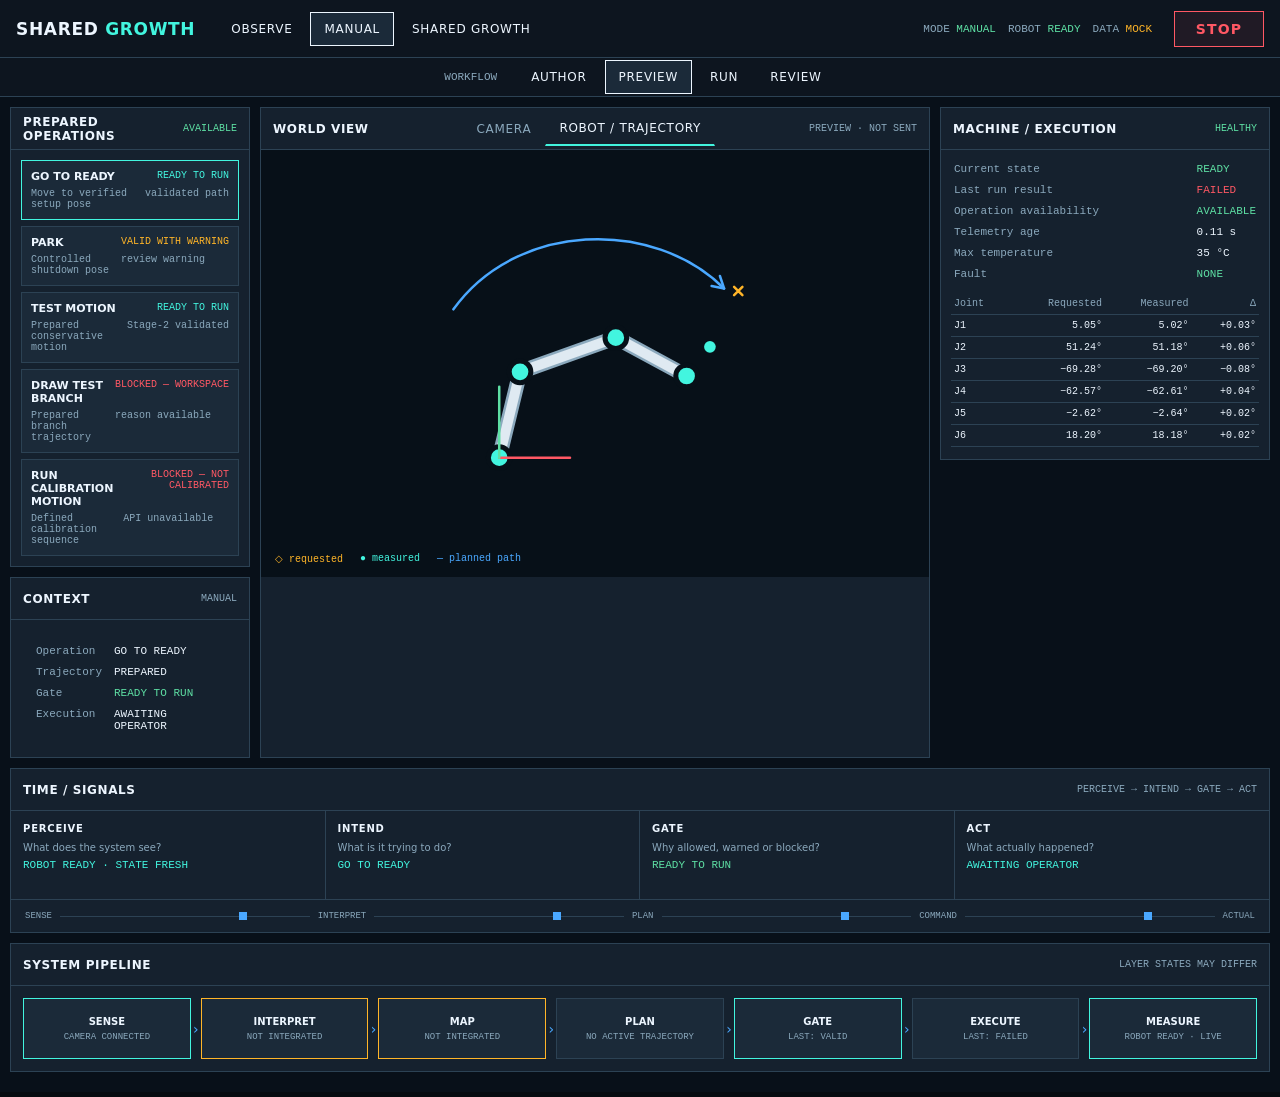
==== frontend/robot-interaction-workstation/index.html @ f7268341 "feat: add robot interaction workstation UI prototype" ====
<!doctype html>
<html lang="en">
<head>
  <meta charset="utf-8">
  <meta name="viewport" content="width=device-width, initial-scale=1">
  <title>Shared Growth — Robot Interaction Workstation</title>
  <link rel="stylesheet" href="styles.css">
</head>
<body>
  <main id="workstation" class="workstation" data-mode="manual">
    <header class="topbar">
      <div class="brand">SHARED <span>GROWTH</span></div>
      <nav class="mode-nav" aria-label="Interaction mode">
        <button type="button" data-mode-button="observe">OBSERVE</button>
        <button type="button" data-mode-button="manual" aria-pressed="true">MANUAL</button>
        <button type="button" data-mode-button="shared-growth">SHARED GROWTH</button>
      </nav>
      <div class="runtime">
        <span>MODE <strong id="mode-value">MANUAL</strong></span>
        <span>ROBOT <strong>READY</strong></span>
        <span>DATA <strong class="mock">MOCK</strong></span>
      </div>
      <button type="button" id="global-stop" class="stop">STOP</button>
    </header>

    <nav class="workflow" aria-label="Workflow">
      <span>WORKFLOW</span>
      <button type="button" data-workflow="author">AUTHOR</button>
      <button type="button" data-workflow="preview" aria-pressed="true">PREVIEW</button>
      <button type="button" data-workflow="run">RUN</button>
      <button type="button" data-workflow="review">REVIEW</button>
    </nav>

    <section class="main-grid">
      <aside class="left-column">
        <section class="panel mode-panel" data-for-mode="observe">
          <header><h2>INPUT / SENSING</h2><span>LIVE MOCK</span></header>
          <dl class="metrics">
            <dt>Camera</dt><dd class="good">CONNECTED</dd>
            <dt>Resolution</dt><dd>640 × 480</dd>
            <dt>Effective FPS</dt><dd>29.8</dd>
            <dt>Frame age</dt><dd>18 ms</dd>
            <dt>Failed / dropped</dt><dd>0 / 0</dd>
          </dl>
        </section>

        <section class="panel mode-panel active" data-for-mode="manual">
          <header><h2>PREPARED OPERATIONS</h2><span class="good">AVAILABLE</span></header>
          <div id="operation-list" class="operation-list"></div>
        </section>

        <section class="panel mode-panel" data-for-mode="shared-growth">
          <header><h2>HUMAN INPUT</h2><span>CAMERA</span></header>
          <dl class="metrics">
            <dt>Camera</dt><dd class="good">CONNECTED</dd>
            <dt>Drawing surface</dt><dd class="warning">NOT CALIBRATED</dd>
            <dt>Stroke event</dt><dd class="warning">NOT INTEGRATED</dd>
            <dt>Latest input</dt><dd>UNAVAILABLE</dd>
          </dl>
        </section>

        <section class="panel context-panel">
          <header><h2>CONTEXT</h2><span id="context-mode">MANUAL</span></header>
          <div id="context-content"></div>
        </section>
      </aside>

      <section class="panel world-panel">
        <header>
          <h2>WORLD VIEW</h2>
          <div class="view-tabs"><button type="button">CAMERA</button><button type="button" aria-pressed="true">ROBOT / TRAJECTORY</button></div>
          <span id="world-status">PREVIEW · NOT SENT</span>
        </header>
        <div class="world">
          <div class="grid-plane"></div>
          <img src="assets/robot-arm.svg" alt="Simplified robot arm pose and planned path">
          <div class="world-legend"><span class="requested">◇ requested</span><span class="measured">● measured</span><span class="planned">— planned path</span></div>
          <div id="toast" class="toast" aria-live="polite"></div>
        </div>
      </section>

      <aside class="right-column">
        <section class="panel machine-panel">
          <header><h2>MACHINE / EXECUTION</h2><span class="good">HEALTHY</span></header>
          <dl class="metrics">
            <dt>Current state</dt><dd class="good">READY</dd>
            <dt>Last run result</dt><dd class="bad">FAILED</dd>
            <dt>Operation availability</dt><dd class="good">AVAILABLE</dd>
            <dt>Telemetry age</dt><dd>0.11 s</dd>
            <dt>Max temperature</dt><dd>35 °C</dd>
            <dt>Fault</dt><dd class="good">NONE</dd>
          </dl>
          <table>
            <thead><tr><th>Joint</th><th>Requested</th><th>Measured</th><th>Δ</th></tr></thead>
            <tbody id="joint-table"></tbody>
          </table>
        </section>

        <section class="panel shared-panel" data-visible-in="shared-growth">
          <header><h2>SHARED GROWTH</h2><span>PROTOTYPE</span></header>
          <div class="research-grid">
            <article><h3>PERCEIVED</h3><strong>NO STROKE</strong><p>Sensing is not integrated.</p></article>
            <article><h3>GENERATED</h3><strong>UNAVAILABLE</strong><p>Awaiting growth mapping.</p></article>
            <article><h3>TRYING TO EXECUTE</h3><strong>NONE</strong><p>No validated trajectory.</p></article>
            <article><h3>ACTUAL ROBOT</h3><strong class="good">READY</strong><p>Fresh state, no fault.</p></article>
          </div>
        </section>
      </aside>
    </section>

    <section class="panel causal-panel">
      <header><h2>TIME / SIGNALS</h2><span>PERCEIVE → INTEND → GATE → ACT</span></header>
      <div class="causal-grid">
        <article><h3>PERCEIVE</h3><p>What does the system see?</p><strong id="perceive-value">ROBOT READY · STATE FRESH</strong></article>
        <article><h3>INTEND</h3><p>What is it trying to do?</p><strong id="intend-value">GO TO READY</strong></article>
        <article><h3>GATE</h3><p>Why allowed, warned or blocked?</p><strong id="gate-value" class="good">READY TO RUN</strong></article>
        <article><h3>ACT</h3><p>What actually happened?</p><strong id="act-value">AWAITING OPERATOR</strong></article>
      </div>
      <div class="timeline" aria-label="Scientific event timing">
        <span>SENSE</span><i></i><span>INTERPRET</span><i></i><span>PLAN</span><i></i><span>COMMAND</span><i></i><span>ACTUAL</span>
      </div>
    </section>

    <section class="panel pipeline-panel">
      <header><h2>SYSTEM PIPELINE</h2><span>LAYER STATES MAY DIFFER</span></header>
      <div class="pipeline" id="pipeline"></div>
    </section>
  </main>
  <script src="app.js"></script>
</body>
</html>
---- frontend/robot-interaction-workstation/styles.css ----
:root {
  color-scheme: dark;
  --background: #081019;
  --bar: #0d151f;
  --panel: #15212e;
  --panel-2: #1b2a39;
  --world: #071018;
  --text: #edf6ff;
  --muted: #8ba9bd;
  --line: #2c4254;
  --cyan: #42f5df;
  --blue: #4aa8ff;
  --green: #5ee0a4;
  --amber: #ffb528;
  --red: #ff5864;
  --purple: #ba8cff;
}

* { box-sizing: border-box; }
body { margin: 0; background: #060b10; color: var(--text); font: 14px Inter, system-ui, sans-serif; }
button { color: inherit; font: inherit; cursor: pointer; }
.workstation { min-width: 980px; padding-bottom: 10px; background: var(--background); }
.topbar { min-height: 58px; display: flex; align-items: center; gap: 22px; padding: 0 16px; background: var(--bar); border-bottom: 1px solid var(--line); }
.brand { font-size: 17px; font-weight: 600; letter-spacing: .04em; white-space: nowrap; }
.brand span { color: var(--cyan); }
.mode-nav { display: flex; gap: 4px; flex: 1; }
.mode-nav button, .workflow button, .view-tabs button { border: 1px solid transparent; background: transparent; padding: 9px 13px; font-size: 12px; letter-spacing: .06em; }
.mode-nav button[aria-pressed="true"], .workflow button[aria-pressed="true"] { border-color: var(--text); background: var(--panel-2); }
.runtime { display: flex; gap: 12px; font: 11px ui-monospace, monospace; color: var(--muted); }
.runtime strong { color: var(--green); font-weight: 500; }
.runtime .mock { color: var(--amber); }
.stop { min-width: 90px; padding: 9px 14px; border: 1px solid var(--red); background: rgba(255,88,100,.08); color: var(--red); letter-spacing: .08em; font-weight: 600; }
.workflow { min-height: 39px; display: flex; justify-content: center; align-items: center; gap: 4px; background: var(--bar); border-bottom: 1px solid var(--line); }
.workflow > span { margin-right: 16px; color: var(--muted); font: 11px ui-monospace, monospace; }
.main-grid { display: grid; grid-template-columns: 240px minmax(440px,1fr) 330px; gap: 10px; padding: 10px; min-height: 470px; }
.left-column, .right-column { display: flex; flex-direction: column; gap: 10px; }
.panel { background: var(--panel); border: 1px solid var(--line); min-width: 0; }
.panel > header { min-height: 42px; display: flex; align-items: center; justify-content: space-between; gap: 8px; padding: 0 12px; border-bottom: 1px solid var(--line); }
.panel h2 { margin: 0; font-size: 12px; font-weight: 600; letter-spacing: .05em; }
.panel > header span { color: var(--muted); font: 10px ui-monospace, monospace; }
.mode-panel { display: none; }
.mode-panel.active { display: block; }
.metrics { display: grid; grid-template-columns: 1fr auto; gap: 9px 12px; margin: 0; padding: 13px; font: 11px ui-monospace, monospace; }
.metrics dt { color: var(--muted); }
.metrics dd { margin: 0; }
.good { color: var(--green) !important; }
.warning { color: var(--amber) !important; }
.bad { color: var(--red) !important; }
.operation-list { display: flex; flex-direction: column; gap: 6px; padding: 10px; }
.operation { display: grid; grid-template-columns: 1fr auto; gap: 5px 10px; min-height: 57px; padding: 9px; text-align: left; border: 1px solid var(--line); background: var(--panel-2); }
.operation.selected { border-color: var(--cyan); }
.operation strong { font-size: 11px; font-weight: 600; }
.operation span { color: var(--muted); font: 10px ui-monospace, monospace; }
.operation .operation-state { text-align: right; color: var(--cyan); }
.operation.warning-state .operation-state { color: var(--amber); }
.operation.blocked-state .operation-state { color: var(--red); }
.context-panel { margin-top: auto; }
.context-panel #context-content { padding: 12px; }
.context-panel dl { margin: 0; }
.world-panel { min-height: 470px; }
.world-panel > header { display: grid; grid-template-columns: auto 1fr auto; }
.view-tabs { display: flex; justify-content: center; }
.view-tabs button { color: var(--muted); }
.view-tabs button[aria-pressed="true"] { color: var(--text); border-bottom: 2px solid var(--cyan); }
.world { min-height: 427px; position: relative; overflow: hidden; background: var(--world); }
.grid-plane { position: absolute; inset: 30% -20% -30%; opacity: .38; background-image: linear-gradient(var(--line) 1px,transparent 1px),linear-gradient(90deg,var(--line) 1px,transparent 1px); background-size: 35px 35px; transform: perspective(460px) rotateX(60deg); transform-origin: center bottom; }
.world img { position: absolute; inset: 6% 9% 8%; width: 82%; height: 82%; object-fit: contain; }
.world-legend { position: absolute; left: 14px; bottom: 12px; display: flex; gap: 17px; color: var(--muted); font: 10px ui-monospace, monospace; }
.requested { color: var(--amber); } .measured { color: var(--cyan); } .planned { color: var(--blue); }
.toast { display: none; position: absolute; left: 50%; top: 18px; transform: translateX(-50%); padding: 8px 11px; border: 1px solid var(--amber); background: var(--panel); color: var(--amber); font: 11px ui-monospace, monospace; }
.toast.visible { display: block; }
.machine-panel table { width: calc(100% - 20px); margin: 0 10px 12px; border-collapse: collapse; font: 10px ui-monospace, monospace; }
.machine-panel th, .machine-panel td { padding: 5px 3px; border-bottom: 1px solid var(--line); text-align: right; }
.machine-panel th:first-child, .machine-panel td:first-child { text-align: left; }
.machine-panel th { color: var(--muted); font-weight: 400; }
.shared-panel { display: none; }
.workstation[data-mode="shared-growth"] .shared-panel { display: block; }
.research-grid { display: grid; grid-template-columns: 1fr 1fr; gap: 7px; padding: 10px; }
.research-grid article { min-height: 82px; padding: 9px; border-left: 3px solid var(--line); background: var(--panel-2); }
.research-grid h3, .causal-grid h3 { margin: 0 0 7px; font-size: 10px; letter-spacing: .08em; }
.research-grid strong, .causal-grid strong { color: var(--cyan); font: 11px ui-monospace, monospace; }
.research-grid p, .causal-grid p { margin: 5px 0 0; color: var(--muted); font-size: 10px; line-height: 1.4; }
.causal-panel, .pipeline-panel { margin: 0 10px 10px; }
.causal-grid { display: grid; grid-template-columns: repeat(4,1fr); }
.causal-grid article { min-height: 88px; padding: 12px; border-right: 1px solid var(--line); }
.causal-grid article:last-child { border-right: 0; }
.timeline { display: grid; grid-template-columns: auto 1fr auto 1fr auto 1fr auto 1fr auto; align-items: center; gap: 8px; padding: 11px 14px; border-top: 1px solid var(--line); color: var(--muted); font: 9px ui-monospace, monospace; }
.timeline i { height: 1px; background: var(--line); position: relative; }
.timeline i::after { content:""; position:absolute; right:25%; top:-4px; width:8px; height:8px; background:var(--blue); }
.pipeline { display: grid; grid-template-columns: repeat(7,1fr); gap: 10px; padding: 12px; }
.pipeline-node { min-height: 61px; display: flex; flex-direction: column; justify-content: center; align-items: center; position: relative; padding: 7px; border: 1px solid var(--line); background: var(--panel-2); text-align: center; }
.pipeline-node:not(:last-child)::after { content:"›"; position:absolute; right:-9px; color:var(--blue); }
.pipeline-node strong { font-size: 10px; }
.pipeline-node span { margin-top: 5px; color: var(--muted); font: 9px ui-monospace, monospace; }
.pipeline-node.active { border-color: var(--cyan); }
.pipeline-node.future { border-color: var(--amber); }

@media (max-width: 1050px) {
  .runtime { display: none; }
  .main-grid { grid-template-columns: 220px minmax(390px,1fr) 290px; }
}
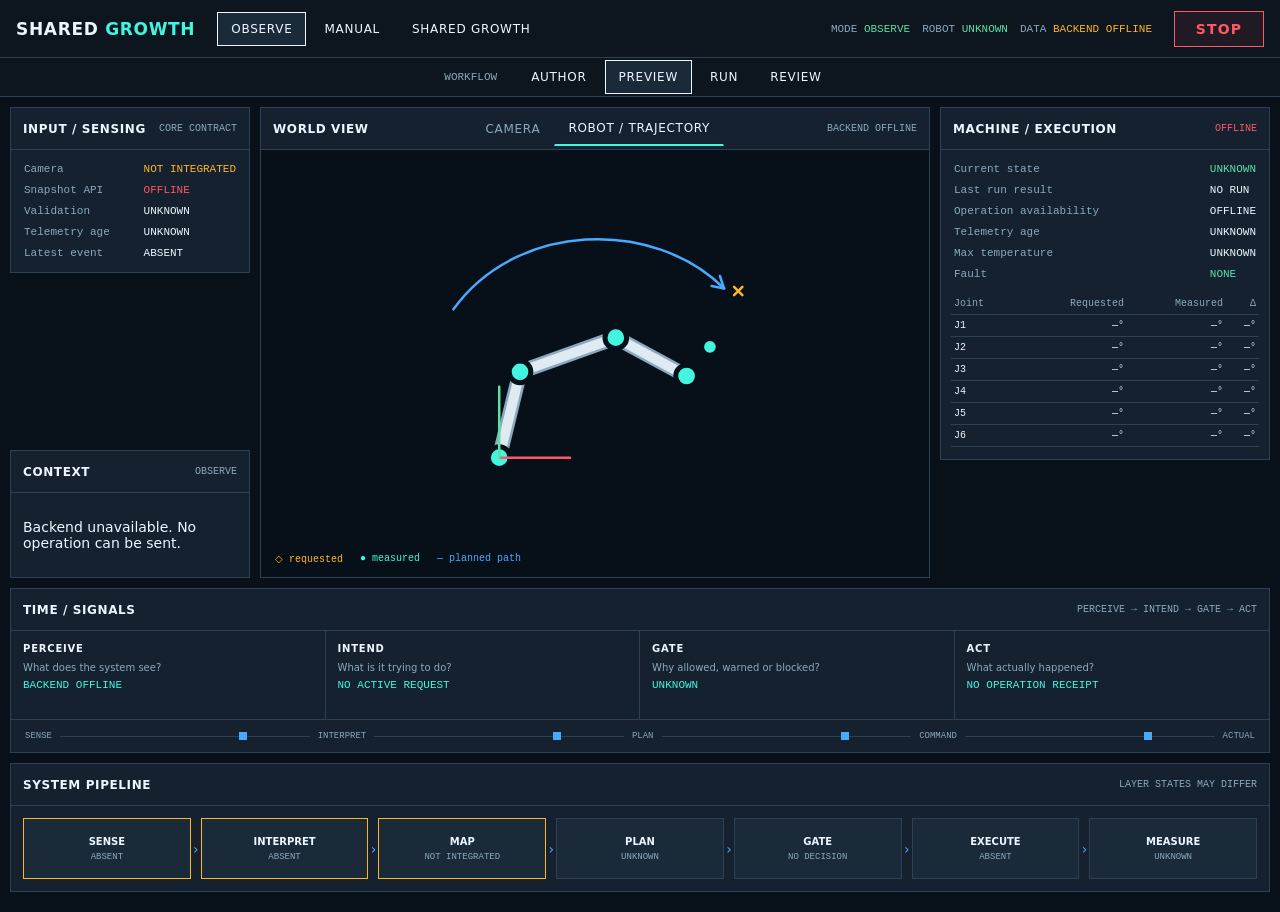
==== commit 2d348033: "feat: connect workstation UI to core contracts" ====
--- a/frontend/robot-interaction-workstation/index.html
+++ b/frontend/robot-interaction-workstation/index.html
@@ -17,8 +17,8 @@
       </nav>
       <div class="runtime">
         <span>MODE <strong id="mode-value">MANUAL</strong></span>
-        <span>ROBOT <strong>READY</strong></span>
-        <span>DATA <strong class="mock">MOCK</strong></span>
+        <span>ROBOT <strong id="runtime-state">UNKNOWN</strong></span>
+        <span>DATA <strong id="data-source" class="mock">BACKEND OFFLINE</strong></span>
       </div>
       <button type="button" id="global-stop" class="stop">STOP</button>
     </header>
@@ -34,13 +34,13 @@
     <section class="main-grid">
       <aside class="left-column">
         <section class="panel mode-panel" data-for-mode="observe">
-          <header><h2>INPUT / SENSING</h2><span>LIVE MOCK</span></header>
+          <header><h2>INPUT / SENSING</h2><span>CORE CONTRACT</span></header>
           <dl class="metrics">
-            <dt>Camera</dt><dd class="good">CONNECTED</dd>
-            <dt>Resolution</dt><dd>640 × 480</dd>
-            <dt>Effective FPS</dt><dd>29.8</dd>
-            <dt>Frame age</dt><dd>18 ms</dd>
-            <dt>Failed / dropped</dt><dd>0 / 0</dd>
+            <dt>Camera</dt><dd class="warning">NOT INTEGRATED</dd>
+            <dt>Snapshot API</dt><dd id="snapshot-api">OFFLINE</dd>
+            <dt>Validation</dt><dd id="observe-validation">UNKNOWN</dd>
+            <dt>Telemetry age</dt><dd id="observe-age">—</dd>
+            <dt>Latest event</dt><dd id="observe-event">ABSENT</dd>
           </dl>
         </section>
 
@@ -81,14 +81,14 @@
 
       <aside class="right-column">
         <section class="panel machine-panel">
-          <header><h2>MACHINE / EXECUTION</h2><span class="good">HEALTHY</span></header>
+          <header><h2>MACHINE / EXECUTION</h2><span id="machine-health">UNKNOWN</span></header>
           <dl class="metrics">
-            <dt>Current state</dt><dd class="good">READY</dd>
-            <dt>Last run result</dt><dd class="bad">FAILED</dd>
-            <dt>Operation availability</dt><dd class="good">AVAILABLE</dd>
-            <dt>Telemetry age</dt><dd>0.11 s</dd>
-            <dt>Max temperature</dt><dd>35 °C</dd>
-            <dt>Fault</dt><dd class="good">NONE</dd>
+            <dt>Current state</dt><dd id="execution-state">UNKNOWN</dd>
+            <dt>Last run result</dt><dd id="last-run-result">NO RUN</dd>
+            <dt>Operation availability</dt><dd id="operation-availability">OFFLINE</dd>
+            <dt>Telemetry age</dt><dd id="telemetry-age">—</dd>
+            <dt>Max temperature</dt><dd id="maximum-temperature">—</dd>
+            <dt>Fault</dt><dd id="controller-fault">UNKNOWN</dd>
           </dl>
           <table>
             <thead><tr><th>Joint</th><th>Requested</th><th>Measured</th><th>Δ</th></tr></thead>
@@ -102,7 +102,7 @@
             <article><h3>PERCEIVED</h3><strong>NO STROKE</strong><p>Sensing is not integrated.</p></article>
             <article><h3>GENERATED</h3><strong>UNAVAILABLE</strong><p>Awaiting growth mapping.</p></article>
             <article><h3>TRYING TO EXECUTE</h3><strong>NONE</strong><p>No validated trajectory.</p></article>
-            <article><h3>ACTUAL ROBOT</h3><strong class="good">READY</strong><p>Fresh state, no fault.</p></article>
+            <article><h3>ACTUAL ROBOT</h3><strong id="shared-actual">UNKNOWN</strong><p>Reported by the core snapshot.</p></article>
           </div>
         </section>
       </aside>
@@ -111,7 +111,7 @@
     <section class="panel causal-panel">
       <header><h2>TIME / SIGNALS</h2><span>PERCEIVE → INTEND → GATE → ACT</span></header>
       <div class="causal-grid">
-        <article><h3>PERCEIVE</h3><p>What does the system see?</p><strong id="perceive-value">ROBOT READY · STATE FRESH</strong></article>
+        <article><h3>PERCEIVE</h3><p>What does the system see?</p><strong id="perceive-value">BACKEND OFFLINE</strong></article>
         <article><h3>INTEND</h3><p>What is it trying to do?</p><strong id="intend-value">GO TO READY</strong></article>
         <article><h3>GATE</h3><p>Why allowed, warned or blocked?</p><strong id="gate-value" class="good">READY TO RUN</strong></article>
         <article><h3>ACT</h3><p>What actually happened?</p><strong id="act-value">AWAITING OPERATOR</strong></article>
--- a/frontend/robot-interaction-workstation/styles.css
+++ b/frontend/robot-interaction-workstation/styles.css
@@ -49,6 +49,7 @@
 .operation-list { display: flex; flex-direction: column; gap: 6px; padding: 10px; }
 .operation { display: grid; grid-template-columns: 1fr auto; gap: 5px 10px; min-height: 57px; padding: 9px; text-align: left; border: 1px solid var(--line); background: var(--panel-2); }
 .operation.selected { border-color: var(--cyan); }
+.operation:disabled { cursor: not-allowed; opacity: .55; }
 .operation strong { font-size: 11px; font-weight: 600; }
 .operation span { color: var(--muted); font: 10px ui-monospace, monospace; }
 .operation .operation-state { text-align: right; color: var(--cyan); }
@@ -69,6 +70,7 @@
 .requested { color: var(--amber); } .measured { color: var(--cyan); } .planned { color: var(--blue); }
 .toast { display: none; position: absolute; left: 50%; top: 18px; transform: translateX(-50%); padding: 8px 11px; border: 1px solid var(--amber); background: var(--panel); color: var(--amber); font: 11px ui-monospace, monospace; }
 .toast.visible { display: block; }
+.toast.bad { border-color: var(--red); color: var(--red); }
 .machine-panel table { width: calc(100% - 20px); margin: 0 10px 12px; border-collapse: collapse; font: 10px ui-monospace, monospace; }
 .machine-panel th, .machine-panel td { padding: 5px 3px; border-bottom: 1px solid var(--line); text-align: right; }
 .machine-panel th:first-child, .machine-panel td:first-child { text-align: left; }
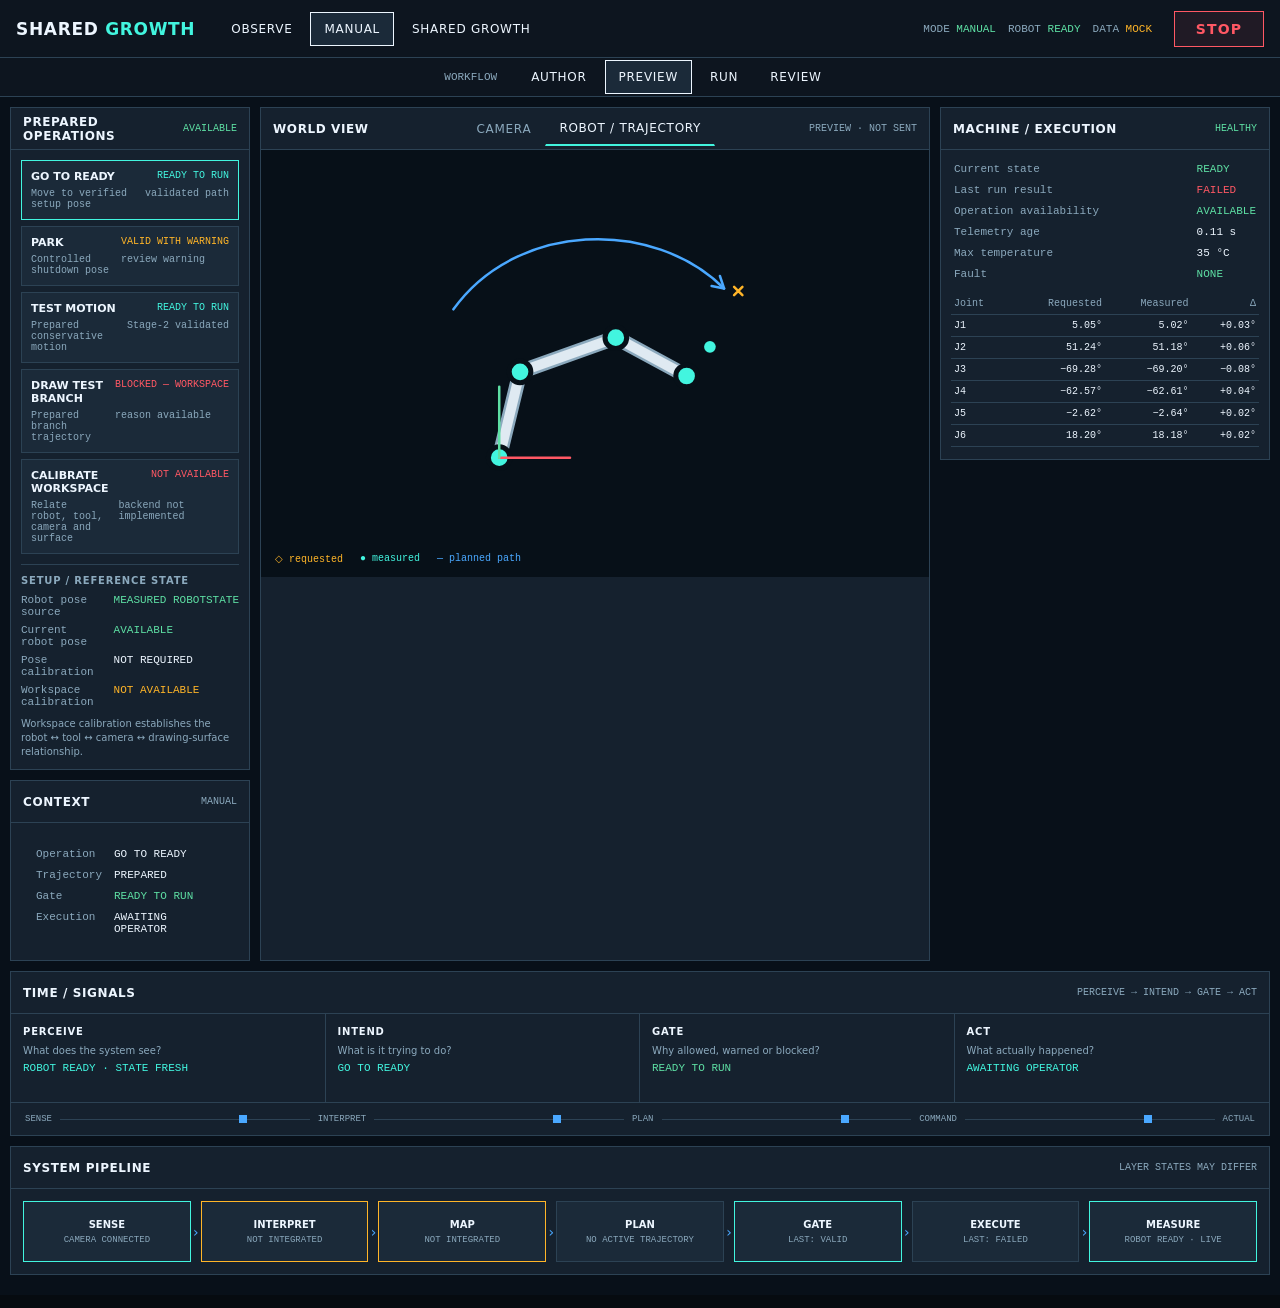
==== commit cf0edf0b: "feat: distinguish robot pose from workspace calibration" ====
--- a/frontend/robot-interaction-workstation/index.html
+++ b/frontend/robot-interaction-workstation/index.html
@@ -17,8 +17,8 @@
       </nav>
       <div class="runtime">
         <span>MODE <strong id="mode-value">MANUAL</strong></span>
-        <span>ROBOT <strong id="runtime-state">UNKNOWN</strong></span>
-        <span>DATA <strong id="data-source" class="mock">BACKEND OFFLINE</strong></span>
+        <span>ROBOT <strong>READY</strong></span>
+        <span>DATA <strong class="mock">MOCK</strong></span>
       </div>
       <button type="button" id="global-stop" class="stop">STOP</button>
     </header>
@@ -34,19 +34,29 @@
     <section class="main-grid">
       <aside class="left-column">
         <section class="panel mode-panel" data-for-mode="observe">
-          <header><h2>INPUT / SENSING</h2><span>CORE CONTRACT</span></header>
+          <header><h2>INPUT / SENSING</h2><span>LIVE MOCK</span></header>
           <dl class="metrics">
-            <dt>Camera</dt><dd class="warning">NOT INTEGRATED</dd>
-            <dt>Snapshot API</dt><dd id="snapshot-api">OFFLINE</dd>
-            <dt>Validation</dt><dd id="observe-validation">UNKNOWN</dd>
-            <dt>Telemetry age</dt><dd id="observe-age">—</dd>
-            <dt>Latest event</dt><dd id="observe-event">ABSENT</dd>
+            <dt>Camera</dt><dd class="good">CONNECTED</dd>
+            <dt>Resolution</dt><dd>640 × 480</dd>
+            <dt>Effective FPS</dt><dd>29.8</dd>
+            <dt>Frame age</dt><dd>18 ms</dd>
+            <dt>Failed / dropped</dt><dd>0 / 0</dd>
           </dl>
         </section>
 
         <section class="panel mode-panel active" data-for-mode="manual">
           <header><h2>PREPARED OPERATIONS</h2><span class="good">AVAILABLE</span></header>
           <div id="operation-list" class="operation-list"></div>
+          <section class="reference-state" aria-labelledby="reference-state-heading">
+            <h3 id="reference-state-heading">SETUP / REFERENCE STATE</h3>
+            <dl class="metrics compact-metrics">
+              <dt>Robot pose source</dt><dd class="good">MEASURED ROBOTSTATE</dd>
+              <dt>Current robot pose</dt><dd class="good">AVAILABLE</dd>
+              <dt>Pose calibration</dt><dd>NOT REQUIRED</dd>
+              <dt>Workspace calibration</dt><dd class="warning">NOT AVAILABLE</dd>
+            </dl>
+            <p>Workspace calibration establishes the robot ↔ tool ↔ camera ↔ drawing-surface relationship.</p>
+          </section>
         </section>
 
         <section class="panel mode-panel" data-for-mode="shared-growth">
@@ -81,14 +91,14 @@
 
       <aside class="right-column">
         <section class="panel machine-panel">
-          <header><h2>MACHINE / EXECUTION</h2><span id="machine-health">UNKNOWN</span></header>
+          <header><h2>MACHINE / EXECUTION</h2><span class="good">HEALTHY</span></header>
           <dl class="metrics">
-            <dt>Current state</dt><dd id="execution-state">UNKNOWN</dd>
-            <dt>Last run result</dt><dd id="last-run-result">NO RUN</dd>
-            <dt>Operation availability</dt><dd id="operation-availability">OFFLINE</dd>
-            <dt>Telemetry age</dt><dd id="telemetry-age">—</dd>
-            <dt>Max temperature</dt><dd id="maximum-temperature">—</dd>
-            <dt>Fault</dt><dd id="controller-fault">UNKNOWN</dd>
+            <dt>Current state</dt><dd class="good">READY</dd>
+            <dt>Last run result</dt><dd class="bad">FAILED</dd>
+            <dt>Operation availability</dt><dd class="good">AVAILABLE</dd>
+            <dt>Telemetry age</dt><dd>0.11 s</dd>
+            <dt>Max temperature</dt><dd>35 °C</dd>
+            <dt>Fault</dt><dd class="good">NONE</dd>
           </dl>
           <table>
             <thead><tr><th>Joint</th><th>Requested</th><th>Measured</th><th>Δ</th></tr></thead>
@@ -102,7 +112,7 @@
             <article><h3>PERCEIVED</h3><strong>NO STROKE</strong><p>Sensing is not integrated.</p></article>
             <article><h3>GENERATED</h3><strong>UNAVAILABLE</strong><p>Awaiting growth mapping.</p></article>
             <article><h3>TRYING TO EXECUTE</h3><strong>NONE</strong><p>No validated trajectory.</p></article>
-            <article><h3>ACTUAL ROBOT</h3><strong id="shared-actual">UNKNOWN</strong><p>Reported by the core snapshot.</p></article>
+            <article><h3>ACTUAL ROBOT</h3><strong class="good">READY</strong><p>Fresh state, no fault.</p></article>
           </div>
         </section>
       </aside>
@@ -111,7 +121,7 @@
     <section class="panel causal-panel">
       <header><h2>TIME / SIGNALS</h2><span>PERCEIVE → INTEND → GATE → ACT</span></header>
       <div class="causal-grid">
-        <article><h3>PERCEIVE</h3><p>What does the system see?</p><strong id="perceive-value">BACKEND OFFLINE</strong></article>
+        <article><h3>PERCEIVE</h3><p>What does the system see?</p><strong id="perceive-value">ROBOT READY · STATE FRESH</strong></article>
         <article><h3>INTEND</h3><p>What is it trying to do?</p><strong id="intend-value">GO TO READY</strong></article>
         <article><h3>GATE</h3><p>Why allowed, warned or blocked?</p><strong id="gate-value" class="good">READY TO RUN</strong></article>
         <article><h3>ACT</h3><p>What actually happened?</p><strong id="act-value">AWAITING OPERATOR</strong></article>
--- a/frontend/robot-interaction-workstation/styles.css
+++ b/frontend/robot-interaction-workstation/styles.css
@@ -49,12 +49,15 @@
 .operation-list { display: flex; flex-direction: column; gap: 6px; padding: 10px; }
 .operation { display: grid; grid-template-columns: 1fr auto; gap: 5px 10px; min-height: 57px; padding: 9px; text-align: left; border: 1px solid var(--line); background: var(--panel-2); }
 .operation.selected { border-color: var(--cyan); }
-.operation:disabled { cursor: not-allowed; opacity: .55; }
 .operation strong { font-size: 11px; font-weight: 600; }
 .operation span { color: var(--muted); font: 10px ui-monospace, monospace; }
 .operation .operation-state { text-align: right; color: var(--cyan); }
 .operation.warning-state .operation-state { color: var(--amber); }
 .operation.blocked-state .operation-state { color: var(--red); }
+.reference-state { margin: 0 10px 10px; padding-top: 10px; border-top: 1px solid var(--line); }
+.reference-state h3 { margin: 0 0 8px; color: var(--muted); font-size: 10px; font-weight: 600; letter-spacing: .08em; }
+.reference-state .compact-metrics { padding: 0; gap: 6px 10px; }
+.reference-state p { margin: 9px 0 0; color: var(--muted); font-size: 10px; line-height: 1.4; }
 .context-panel { margin-top: auto; }
 .context-panel #context-content { padding: 12px; }
 .context-panel dl { margin: 0; }
@@ -70,7 +73,6 @@
 .requested { color: var(--amber); } .measured { color: var(--cyan); } .planned { color: var(--blue); }
 .toast { display: none; position: absolute; left: 50%; top: 18px; transform: translateX(-50%); padding: 8px 11px; border: 1px solid var(--amber); background: var(--panel); color: var(--amber); font: 11px ui-monospace, monospace; }
 .toast.visible { display: block; }
-.toast.bad { border-color: var(--red); color: var(--red); }
 .machine-panel table { width: calc(100% - 20px); margin: 0 10px 12px; border-collapse: collapse; font: 10px ui-monospace, monospace; }
 .machine-panel th, .machine-panel td { padding: 5px 3px; border-bottom: 1px solid var(--line); text-align: right; }
 .machine-panel th:first-child, .machine-panel td:first-child { text-align: left; }
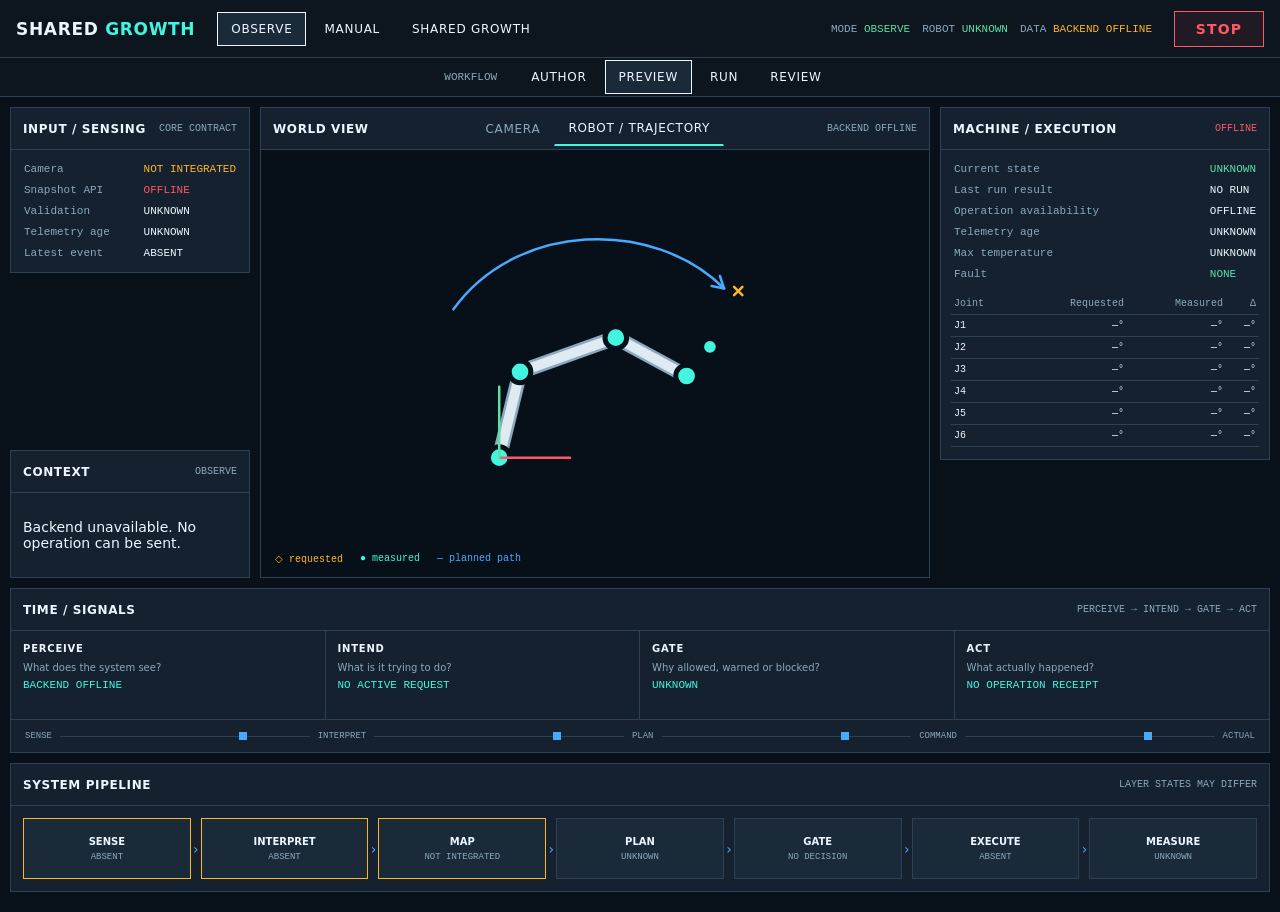
==== commit 1020eafd: "merge: update workstation pose and calibration UI" ====
--- a/frontend/robot-interaction-workstation/index.html
+++ b/frontend/robot-interaction-workstation/index.html
@@ -17,8 +17,8 @@
       </nav>
       <div class="runtime">
         <span>MODE <strong id="mode-value">MANUAL</strong></span>
-        <span>ROBOT <strong>READY</strong></span>
-        <span>DATA <strong class="mock">MOCK</strong></span>
+        <span>ROBOT <strong id="runtime-state">UNKNOWN</strong></span>
+        <span>DATA <strong id="data-source" class="mock">BACKEND OFFLINE</strong></span>
       </div>
       <button type="button" id="global-stop" class="stop">STOP</button>
     </header>
@@ -34,13 +34,13 @@
     <section class="main-grid">
       <aside class="left-column">
         <section class="panel mode-panel" data-for-mode="observe">
-          <header><h2>INPUT / SENSING</h2><span>LIVE MOCK</span></header>
+          <header><h2>INPUT / SENSING</h2><span>CORE CONTRACT</span></header>
           <dl class="metrics">
-            <dt>Camera</dt><dd class="good">CONNECTED</dd>
-            <dt>Resolution</dt><dd>640 × 480</dd>
-            <dt>Effective FPS</dt><dd>29.8</dd>
-            <dt>Frame age</dt><dd>18 ms</dd>
-            <dt>Failed / dropped</dt><dd>0 / 0</dd>
+            <dt>Camera</dt><dd class="warning">NOT INTEGRATED</dd>
+            <dt>Snapshot API</dt><dd id="snapshot-api">OFFLINE</dd>
+            <dt>Validation</dt><dd id="observe-validation">UNKNOWN</dd>
+            <dt>Telemetry age</dt><dd id="observe-age">—</dd>
+            <dt>Latest event</dt><dd id="observe-event">ABSENT</dd>
           </dl>
         </section>
 
@@ -50,8 +50,8 @@
           <section class="reference-state" aria-labelledby="reference-state-heading">
             <h3 id="reference-state-heading">SETUP / REFERENCE STATE</h3>
             <dl class="metrics compact-metrics">
-              <dt>Robot pose source</dt><dd class="good">MEASURED ROBOTSTATE</dd>
-              <dt>Current robot pose</dt><dd class="good">AVAILABLE</dd>
+              <dt>Robot pose source</dt><dd id="robot-pose-source">UNAVAILABLE</dd>
+              <dt>Current robot pose</dt><dd id="current-robot-pose">NOT AVAILABLE</dd>
               <dt>Pose calibration</dt><dd>NOT REQUIRED</dd>
               <dt>Workspace calibration</dt><dd class="warning">NOT AVAILABLE</dd>
             </dl>
@@ -91,14 +91,14 @@
 
       <aside class="right-column">
         <section class="panel machine-panel">
-          <header><h2>MACHINE / EXECUTION</h2><span class="good">HEALTHY</span></header>
+          <header><h2>MACHINE / EXECUTION</h2><span id="machine-health">UNKNOWN</span></header>
           <dl class="metrics">
-            <dt>Current state</dt><dd class="good">READY</dd>
-            <dt>Last run result</dt><dd class="bad">FAILED</dd>
-            <dt>Operation availability</dt><dd class="good">AVAILABLE</dd>
-            <dt>Telemetry age</dt><dd>0.11 s</dd>
-            <dt>Max temperature</dt><dd>35 °C</dd>
-            <dt>Fault</dt><dd class="good">NONE</dd>
+            <dt>Current state</dt><dd id="execution-state">UNKNOWN</dd>
+            <dt>Last run result</dt><dd id="last-run-result">NO RUN</dd>
+            <dt>Operation availability</dt><dd id="operation-availability">OFFLINE</dd>
+            <dt>Telemetry age</dt><dd id="telemetry-age">—</dd>
+            <dt>Max temperature</dt><dd id="maximum-temperature">—</dd>
+            <dt>Fault</dt><dd id="controller-fault">UNKNOWN</dd>
           </dl>
           <table>
             <thead><tr><th>Joint</th><th>Requested</th><th>Measured</th><th>Δ</th></tr></thead>
@@ -112,7 +112,7 @@
             <article><h3>PERCEIVED</h3><strong>NO STROKE</strong><p>Sensing is not integrated.</p></article>
             <article><h3>GENERATED</h3><strong>UNAVAILABLE</strong><p>Awaiting growth mapping.</p></article>
             <article><h3>TRYING TO EXECUTE</h3><strong>NONE</strong><p>No validated trajectory.</p></article>
-            <article><h3>ACTUAL ROBOT</h3><strong class="good">READY</strong><p>Fresh state, no fault.</p></article>
+            <article><h3>ACTUAL ROBOT</h3><strong id="shared-actual">UNKNOWN</strong><p>Reported by the core snapshot.</p></article>
           </div>
         </section>
       </aside>
@@ -121,7 +121,7 @@
     <section class="panel causal-panel">
       <header><h2>TIME / SIGNALS</h2><span>PERCEIVE → INTEND → GATE → ACT</span></header>
       <div class="causal-grid">
-        <article><h3>PERCEIVE</h3><p>What does the system see?</p><strong id="perceive-value">ROBOT READY · STATE FRESH</strong></article>
+        <article><h3>PERCEIVE</h3><p>What does the system see?</p><strong id="perceive-value">BACKEND OFFLINE</strong></article>
         <article><h3>INTEND</h3><p>What is it trying to do?</p><strong id="intend-value">GO TO READY</strong></article>
         <article><h3>GATE</h3><p>Why allowed, warned or blocked?</p><strong id="gate-value" class="good">READY TO RUN</strong></article>
         <article><h3>ACT</h3><p>What actually happened?</p><strong id="act-value">AWAITING OPERATOR</strong></article>
--- a/frontend/robot-interaction-workstation/styles.css
+++ b/frontend/robot-interaction-workstation/styles.css
@@ -49,6 +49,7 @@
 .operation-list { display: flex; flex-direction: column; gap: 6px; padding: 10px; }
 .operation { display: grid; grid-template-columns: 1fr auto; gap: 5px 10px; min-height: 57px; padding: 9px; text-align: left; border: 1px solid var(--line); background: var(--panel-2); }
 .operation.selected { border-color: var(--cyan); }
+.operation:disabled { cursor: not-allowed; opacity: .55; }
 .operation strong { font-size: 11px; font-weight: 600; }
 .operation span { color: var(--muted); font: 10px ui-monospace, monospace; }
 .operation .operation-state { text-align: right; color: var(--cyan); }
@@ -73,6 +74,7 @@
 .requested { color: var(--amber); } .measured { color: var(--cyan); } .planned { color: var(--blue); }
 .toast { display: none; position: absolute; left: 50%; top: 18px; transform: translateX(-50%); padding: 8px 11px; border: 1px solid var(--amber); background: var(--panel); color: var(--amber); font: 11px ui-monospace, monospace; }
 .toast.visible { display: block; }
+.toast.bad { border-color: var(--red); color: var(--red); }
 .machine-panel table { width: calc(100% - 20px); margin: 0 10px 12px; border-collapse: collapse; font: 10px ui-monospace, monospace; }
 .machine-panel th, .machine-panel td { padding: 5px 3px; border-bottom: 1px solid var(--line); text-align: right; }
 .machine-panel th:first-child, .machine-panel td:first-child { text-align: left; }
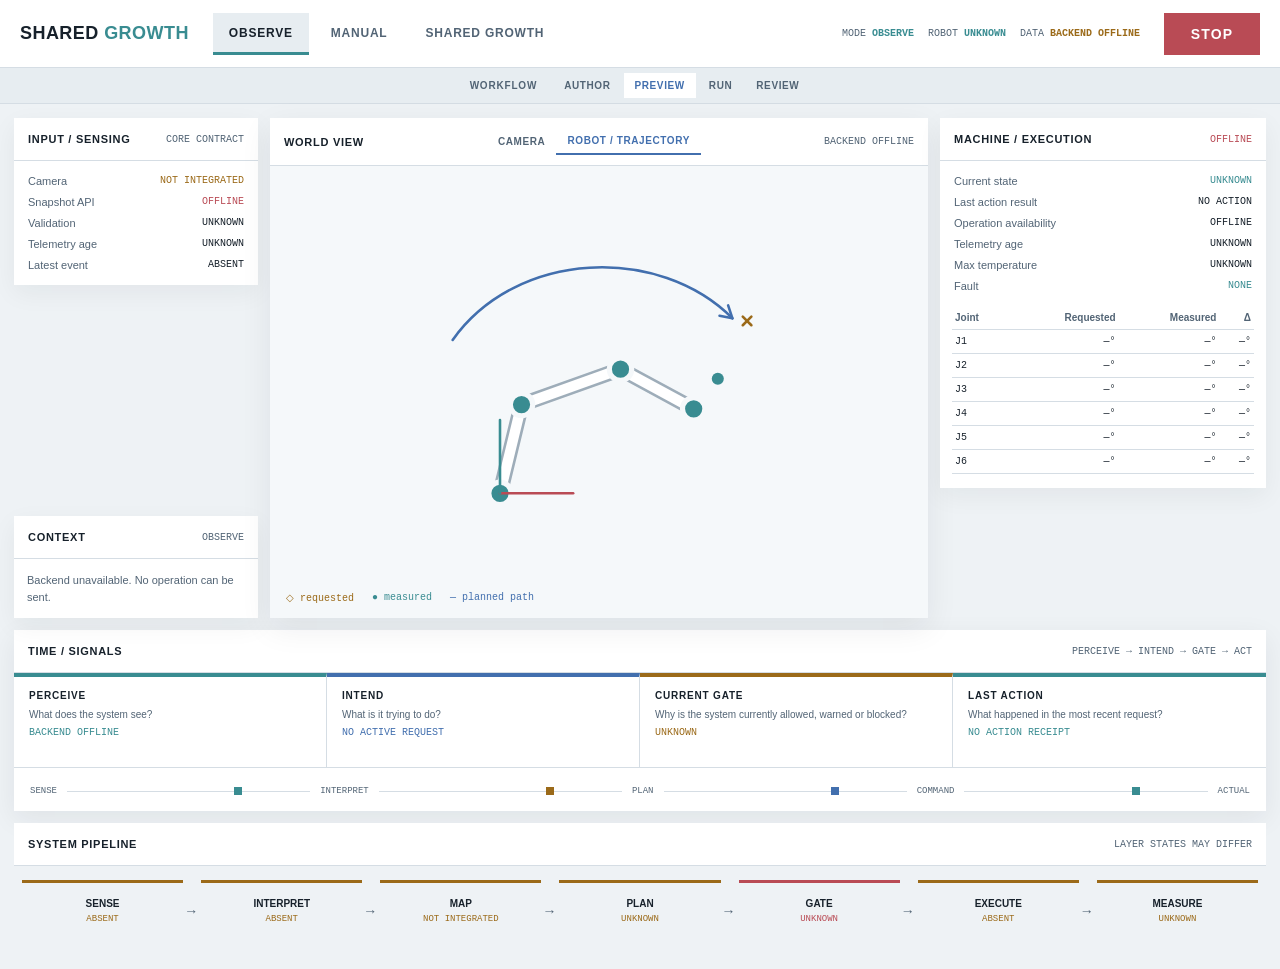
==== commit a090a230: "fix: separate current gates from last action" ====
--- a/frontend/robot-interaction-workstation/index.html
+++ b/frontend/robot-interaction-workstation/index.html
@@ -94,7 +94,7 @@
           <header><h2>MACHINE / EXECUTION</h2><span id="machine-health">UNKNOWN</span></header>
           <dl class="metrics">
             <dt>Current state</dt><dd id="execution-state">UNKNOWN</dd>
-            <dt>Last run result</dt><dd id="last-run-result">NO RUN</dd>
+            <dt>Last action result</dt><dd id="last-run-result">NO ACTION</dd>
             <dt>Operation availability</dt><dd id="operation-availability">OFFLINE</dd>
             <dt>Telemetry age</dt><dd id="telemetry-age">—</dd>
             <dt>Max temperature</dt><dd id="maximum-temperature">—</dd>
@@ -123,8 +123,8 @@
       <div class="causal-grid">
         <article><h3>PERCEIVE</h3><p>What does the system see?</p><strong id="perceive-value">BACKEND OFFLINE</strong></article>
         <article><h3>INTEND</h3><p>What is it trying to do?</p><strong id="intend-value">GO TO READY</strong></article>
-        <article><h3>GATE</h3><p>Why allowed, warned or blocked?</p><strong id="gate-value" class="good">READY TO RUN</strong></article>
-        <article><h3>ACT</h3><p>What actually happened?</p><strong id="act-value">AWAITING OPERATOR</strong></article>
+        <article><h3>CURRENT GATE</h3><p>Why is the system currently allowed, warned or blocked?</p><strong id="gate-value" class="good">READY TO RUN</strong></article>
+        <article><h3>LAST ACTION</h3><p>What happened in the most recent request?</p><strong id="act-value">AWAITING OPERATOR</strong></article>
       </div>
       <div class="timeline" aria-label="Scientific event timing">
         <span>SENSE</span><i></i><span>INTERPRET</span><i></i><span>PLAN</span><i></i><span>COMMAND</span><i></i><span>ACTUAL</span>
--- a/frontend/robot-interaction-workstation/styles.css
+++ b/frontend/robot-interaction-workstation/styles.css
@@ -1,107 +1,143 @@
 :root {
-  color-scheme: dark;
-  --background: #081019;
-  --bar: #0d151f;
-  --panel: #15212e;
-  --panel-2: #1b2a39;
-  --world: #071018;
-  --text: #edf6ff;
-  --muted: #8ba9bd;
-  --line: #2c4254;
-  --cyan: #42f5df;
-  --blue: #4aa8ff;
-  --green: #5ee0a4;
-  --amber: #ffb528;
-  --red: #ff5864;
-  --purple: #ba8cff;
+  color-scheme: light;
+  --surface-app: #EEF2F5;
+  --surface-primary: #FFFFFF;
+  --surface-secondary: #E7EDF1;
+  --surface-world: #F5F8FA;
+  --text-primary: #17212B;
+  --text-secondary: #526475;
+  --border-subtle: #D5DDE4;
+  --measured: #398C91;
+  --planned: #426FAE;
+  --requested: #9B6A19;
+  --blocked: #B94B55;
+  --shadow-soft: 0 8px 24px rgba(23, 33, 43, .055);
 }
 
 * { box-sizing: border-box; }
-body { margin: 0; background: #060b10; color: var(--text); font: 14px Inter, system-ui, sans-serif; }
+body { margin: 0; background: var(--surface-app); color: var(--text-primary); font: 14px Inter, "Segoe UI", Helvetica, Arial, sans-serif; }
 button { color: inherit; font: inherit; cursor: pointer; }
-.workstation { min-width: 980px; padding-bottom: 10px; background: var(--background); }
-.topbar { min-height: 58px; display: flex; align-items: center; gap: 22px; padding: 0 16px; background: var(--bar); border-bottom: 1px solid var(--line); }
-.brand { font-size: 17px; font-weight: 600; letter-spacing: .04em; white-space: nowrap; }
-.brand span { color: var(--cyan); }
-.mode-nav { display: flex; gap: 4px; flex: 1; }
-.mode-nav button, .workflow button, .view-tabs button { border: 1px solid transparent; background: transparent; padding: 9px 13px; font-size: 12px; letter-spacing: .06em; }
-.mode-nav button[aria-pressed="true"], .workflow button[aria-pressed="true"] { border-color: var(--text); background: var(--panel-2); }
-.runtime { display: flex; gap: 12px; font: 11px ui-monospace, monospace; color: var(--muted); }
-.runtime strong { color: var(--green); font-weight: 500; }
-.runtime .mock { color: var(--amber); }
-.stop { min-width: 90px; padding: 9px 14px; border: 1px solid var(--red); background: rgba(255,88,100,.08); color: var(--red); letter-spacing: .08em; font-weight: 600; }
-.workflow { min-height: 39px; display: flex; justify-content: center; align-items: center; gap: 4px; background: var(--bar); border-bottom: 1px solid var(--line); }
-.workflow > span { margin-right: 16px; color: var(--muted); font: 11px ui-monospace, monospace; }
-.main-grid { display: grid; grid-template-columns: 240px minmax(440px,1fr) 330px; gap: 10px; padding: 10px; min-height: 470px; }
-.left-column, .right-column { display: flex; flex-direction: column; gap: 10px; }
-.panel { background: var(--panel); border: 1px solid var(--line); min-width: 0; }
-.panel > header { min-height: 42px; display: flex; align-items: center; justify-content: space-between; gap: 8px; padding: 0 12px; border-bottom: 1px solid var(--line); }
-.panel h2 { margin: 0; font-size: 12px; font-weight: 600; letter-spacing: .05em; }
-.panel > header span { color: var(--muted); font: 10px ui-monospace, monospace; }
+.workstation { min-width: 980px; padding-bottom: 14px; background: var(--surface-app); }
+.topbar { min-height: 68px; display: flex; align-items: center; gap: 24px; padding: 0 20px; background: var(--surface-primary); border-bottom: 1px solid var(--border-subtle); }
+.brand { font-size: 18px; font-weight: 650; letter-spacing: .025em; white-space: nowrap; }
+.brand span { color: var(--measured); }
+.mode-nav { display: flex; gap: 6px; flex: 1; align-self: stretch; align-items: center; }
+.mode-nav button { min-height: 42px; border: 0; border-bottom: 3px solid transparent; background: transparent; padding: 10px 16px 8px; color: var(--text-secondary); font-size: 12px; font-weight: 650; letter-spacing: .065em; }
+.mode-nav button[aria-pressed="true"] { border-bottom-color: var(--measured); color: var(--text-primary); background: var(--surface-secondary); }
+.runtime { display: flex; gap: 14px; color: var(--text-secondary); font: 10px ui-monospace, SFMono-Regular, Consolas, monospace; }
+.runtime strong { color: var(--measured); font-weight: 650; }
+.runtime .mock { color: var(--requested); }
+.stop { min-width: 96px; min-height: 42px; padding: 9px 16px; border: 1px solid var(--blocked); background: var(--blocked); color: #FFFFFF; letter-spacing: .08em; font-weight: 650; }
+
+.workflow { min-height: 36px; display: flex; justify-content: center; align-items: center; gap: 2px; background: var(--surface-secondary); border-bottom: 1px solid var(--border-subtle); }
+.workflow > span { margin-right: 14px; color: var(--text-secondary); font-size: 10px; font-weight: 650; letter-spacing: .08em; }
+.workflow button, .view-tabs button { border: 0; background: transparent; padding: 7px 11px; color: var(--text-secondary); font-size: 10px; font-weight: 600; letter-spacing: .06em; }
+.workflow button[aria-pressed="true"] { color: var(--planned); background: var(--surface-primary); }
+
+.main-grid { display: grid; grid-template-columns: 244px minmax(460px, 1fr) 326px; gap: 12px; padding: 14px 14px 12px; min-height: 500px; }
+.left-column, .right-column { display: flex; flex-direction: column; gap: 12px; }
+.panel { min-width: 0; background: var(--surface-primary); box-shadow: var(--shadow-soft); }
+.panel > header { min-height: 43px; display: flex; align-items: center; justify-content: space-between; gap: 10px; padding: 0 14px; border-bottom: 1px solid var(--border-subtle); }
+.panel h2 { margin: 0; font-size: 11px; font-weight: 700; letter-spacing: .065em; }
+.panel > header span { color: var(--text-secondary); font: 10px ui-monospace, SFMono-Regular, Consolas, monospace; }
 .mode-panel { display: none; }
 .mode-panel.active { display: block; }
-.metrics { display: grid; grid-template-columns: 1fr auto; gap: 9px 12px; margin: 0; padding: 13px; font: 11px ui-monospace, monospace; }
-.metrics dt { color: var(--muted); }
-.metrics dd { margin: 0; }
-.good { color: var(--green) !important; }
-.warning { color: var(--amber) !important; }
-.bad { color: var(--red) !important; }
-.operation-list { display: flex; flex-direction: column; gap: 6px; padding: 10px; }
-.operation { display: grid; grid-template-columns: 1fr auto; gap: 5px 10px; min-height: 57px; padding: 9px; text-align: left; border: 1px solid var(--line); background: var(--panel-2); }
-.operation.selected { border-color: var(--cyan); }
+.metrics { display: grid; grid-template-columns: 1fr auto; gap: 9px 12px; margin: 0; padding: 14px; font-size: 11px; }
+.metrics dt { color: var(--text-secondary); }
+.metrics dd { margin: 0; text-align: right; font: 10px ui-monospace, SFMono-Regular, Consolas, monospace; }
+.good { color: var(--measured) !important; }
+.planned-state { color: var(--planned) !important; }
+.warning { color: var(--requested) !important; }
+.bad { color: var(--blocked) !important; }
+
+.operation-list { display: flex; flex-direction: column; gap: 4px; padding: 10px; }
+.operation { display: grid; grid-template-columns: 1fr auto; gap: 4px 10px; min-height: 56px; padding: 9px 10px; text-align: left; border: 0; border-left: 3px solid transparent; background: var(--surface-secondary); }
+.operation:hover { background: #DFE7EC; }
+.operation.selected { border-left-color: var(--planned); background: #E2E9F2; }
 .operation:disabled { cursor: not-allowed; opacity: .55; }
-.operation strong { font-size: 11px; font-weight: 600; }
-.operation span { color: var(--muted); font: 10px ui-monospace, monospace; }
-.operation .operation-state { text-align: right; color: var(--cyan); }
-.operation.warning-state .operation-state { color: var(--amber); }
-.operation.blocked-state .operation-state { color: var(--red); }
-.reference-state { margin: 0 10px 10px; padding-top: 10px; border-top: 1px solid var(--line); }
-.reference-state h3 { margin: 0 0 8px; color: var(--muted); font-size: 10px; font-weight: 600; letter-spacing: .08em; }
+.operation strong { font-size: 11px; font-weight: 650; }
+.operation span { color: var(--text-secondary); font-size: 10px; }
+.operation .operation-state { text-align: right; color: var(--planned); font: 9px ui-monospace, SFMono-Regular, Consolas, monospace; }
+.operation.warning-state .operation-state { color: var(--requested); }
+.operation.blocked-state .operation-state { color: var(--blocked); }
+
+.reference-state { margin: 2px 10px 10px; padding-top: 12px; border-top: 1px solid var(--border-subtle); }
+.reference-state h3 { margin: 0 0 8px; color: var(--text-secondary); font-size: 10px; font-weight: 700; letter-spacing: .08em; }
 .reference-state .compact-metrics { padding: 0; gap: 6px 10px; }
-.reference-state p { margin: 9px 0 0; color: var(--muted); font-size: 10px; line-height: 1.4; }
+.reference-state p { margin: 10px 0 0; color: var(--text-secondary); font-size: 10px; line-height: 1.45; }
 .context-panel { margin-top: auto; }
-.context-panel #context-content { padding: 12px; }
-.context-panel dl { margin: 0; }
-.world-panel { min-height: 470px; }
-.world-panel > header { display: grid; grid-template-columns: auto 1fr auto; }
+.context-panel #context-content { padding: 13px; }
+.context-panel #context-content > p { margin: 0; color: var(--text-secondary); font-size: 11px; line-height: 1.5; }
+.context-panel #context-content .metrics { padding: 0; }
+
+.world-panel { min-height: 500px; box-shadow: 0 10px 30px rgba(23, 33, 43, .075); }
+.world-panel > header { display: grid; grid-template-columns: auto 1fr auto; min-height: 48px; }
 .view-tabs { display: flex; justify-content: center; }
-.view-tabs button { color: var(--muted); }
-.view-tabs button[aria-pressed="true"] { color: var(--text); border-bottom: 2px solid var(--cyan); }
-.world { min-height: 427px; position: relative; overflow: hidden; background: var(--world); }
-.grid-plane { position: absolute; inset: 30% -20% -30%; opacity: .38; background-image: linear-gradient(var(--line) 1px,transparent 1px),linear-gradient(90deg,var(--line) 1px,transparent 1px); background-size: 35px 35px; transform: perspective(460px) rotateX(60deg); transform-origin: center bottom; }
-.world img { position: absolute; inset: 6% 9% 8%; width: 82%; height: 82%; object-fit: contain; }
-.world-legend { position: absolute; left: 14px; bottom: 12px; display: flex; gap: 17px; color: var(--muted); font: 10px ui-monospace, monospace; }
-.requested { color: var(--amber); } .measured { color: var(--cyan); } .planned { color: var(--blue); }
-.toast { display: none; position: absolute; left: 50%; top: 18px; transform: translateX(-50%); padding: 8px 11px; border: 1px solid var(--amber); background: var(--panel); color: var(--amber); font: 11px ui-monospace, monospace; }
+.view-tabs button[aria-pressed="true"] { color: var(--planned); border-bottom: 2px solid var(--planned); }
+.world { height: calc(100% - 48px); min-height: 451px; position: relative; overflow: hidden; background: var(--surface-world); }
+.grid-plane { position: absolute; inset: 38% -20% -31%; opacity: .6; background-image: linear-gradient(var(--border-subtle) 1px, transparent 1px), linear-gradient(90deg, var(--border-subtle) 1px, transparent 1px); background-size: 38px 38px; transform: perspective(500px) rotateX(60deg); transform-origin: center bottom; }
+.world img { position: absolute; inset: 6% 8% 8%; width: 84%; height: 84%; object-fit: contain; }
+.world-legend { position: absolute; left: 16px; bottom: 14px; display: flex; gap: 18px; color: var(--text-secondary); font: 10px ui-monospace, SFMono-Regular, Consolas, monospace; }
+.requested { color: var(--requested); }
+.measured { color: var(--measured); }
+.planned { color: var(--planned); }
+.toast { display: none; position: absolute; left: 50%; top: 18px; transform: translateX(-50%); padding: 8px 12px; border-left: 3px solid var(--requested); background: var(--surface-primary); box-shadow: var(--shadow-soft); color: var(--requested); font: 10px ui-monospace, SFMono-Regular, Consolas, monospace; }
 .toast.visible { display: block; }
-.toast.bad { border-color: var(--red); color: var(--red); }
-.machine-panel table { width: calc(100% - 20px); margin: 0 10px 12px; border-collapse: collapse; font: 10px ui-monospace, monospace; }
-.machine-panel th, .machine-panel td { padding: 5px 3px; border-bottom: 1px solid var(--line); text-align: right; }
+.toast.bad { border-left-color: var(--blocked); color: var(--blocked); }
+
+.machine-panel table { width: calc(100% - 24px); margin: 0 12px 14px; border-collapse: collapse; font: 10px ui-monospace, SFMono-Regular, Consolas, monospace; }
+.machine-panel th, .machine-panel td { padding: 6px 3px; border-bottom: 1px solid var(--border-subtle); text-align: right; }
 .machine-panel th:first-child, .machine-panel td:first-child { text-align: left; }
-.machine-panel th { color: var(--muted); font-weight: 400; }
+.machine-panel th { color: var(--text-secondary); font-family: Inter, "Segoe UI", sans-serif; font-weight: 600; }
+
 .shared-panel { display: none; }
 .workstation[data-mode="shared-growth"] .shared-panel { display: block; }
-.research-grid { display: grid; grid-template-columns: 1fr 1fr; gap: 7px; padding: 10px; }
-.research-grid article { min-height: 82px; padding: 9px; border-left: 3px solid var(--line); background: var(--panel-2); }
-.research-grid h3, .causal-grid h3 { margin: 0 0 7px; font-size: 10px; letter-spacing: .08em; }
-.research-grid strong, .causal-grid strong { color: var(--cyan); font: 11px ui-monospace, monospace; }
-.research-grid p, .causal-grid p { margin: 5px 0 0; color: var(--muted); font-size: 10px; line-height: 1.4; }
-.causal-panel, .pipeline-panel { margin: 0 10px 10px; }
-.causal-grid { display: grid; grid-template-columns: repeat(4,1fr); }
-.causal-grid article { min-height: 88px; padding: 12px; border-right: 1px solid var(--line); }
+.research-grid { display: grid; grid-template-columns: 1fr 1fr; gap: 8px; padding: 12px; }
+.research-grid article { min-height: 82px; padding: 10px; background: var(--surface-secondary); }
+.research-grid article:nth-child(1), .research-grid article:nth-child(4) { border-top: 3px solid var(--measured); }
+.research-grid article:nth-child(2), .research-grid article:nth-child(3) { border-top: 3px solid var(--planned); }
+.research-grid h3, .causal-grid h3 { margin: 0 0 7px; font-size: 10px; font-weight: 700; letter-spacing: .08em; }
+.research-grid strong, .causal-grid strong { font: 10px ui-monospace, SFMono-Regular, Consolas, monospace; }
+.research-grid strong { color: var(--planned); }
+.research-grid p, .causal-grid p { margin: 5px 0 0; color: var(--text-secondary); font-size: 10px; line-height: 1.4; }
+
+.causal-panel, .pipeline-panel { margin: 0 14px 12px; }
+.causal-panel { box-shadow: 0 8px 26px rgba(23, 33, 43, .07); }
+.causal-grid { display: grid; grid-template-columns: repeat(4, 1fr); }
+.causal-grid article { min-height: 94px; padding: 13px 15px; border-right: 1px solid var(--border-subtle); border-top: 4px solid var(--border-subtle); }
 .causal-grid article:last-child { border-right: 0; }
-.timeline { display: grid; grid-template-columns: auto 1fr auto 1fr auto 1fr auto 1fr auto; align-items: center; gap: 8px; padding: 11px 14px; border-top: 1px solid var(--line); color: var(--muted); font: 9px ui-monospace, monospace; }
-.timeline i { height: 1px; background: var(--line); position: relative; }
-.timeline i::after { content:""; position:absolute; right:25%; top:-4px; width:8px; height:8px; background:var(--blue); }
-.pipeline { display: grid; grid-template-columns: repeat(7,1fr); gap: 10px; padding: 12px; }
-.pipeline-node { min-height: 61px; display: flex; flex-direction: column; justify-content: center; align-items: center; position: relative; padding: 7px; border: 1px solid var(--line); background: var(--panel-2); text-align: center; }
-.pipeline-node:not(:last-child)::after { content:"›"; position:absolute; right:-9px; color:var(--blue); }
-.pipeline-node strong { font-size: 10px; }
-.pipeline-node span { margin-top: 5px; color: var(--muted); font: 9px ui-monospace, monospace; }
-.pipeline-node.active { border-color: var(--cyan); }
-.pipeline-node.future { border-color: var(--amber); }
+.causal-grid article:nth-child(1) { border-top-color: var(--measured); }
+.causal-grid article:nth-child(2) { border-top-color: var(--planned); }
+.causal-grid article:nth-child(3) { border-top-color: var(--requested); }
+.causal-grid article:nth-child(4) { border-top-color: var(--measured); }
+.causal-grid article:nth-child(1) strong, .causal-grid article:nth-child(4) strong { color: var(--measured); }
+.causal-grid article:nth-child(2) strong { color: var(--planned); }
+.causal-grid article:nth-child(3) strong { color: var(--requested); }
+.causal-grid strong.bad { color: var(--blocked); }
+
+.timeline { display: grid; grid-template-columns: auto 1fr auto 1fr auto 1fr auto 1fr auto; align-items: center; gap: 10px; padding: 18px 16px 15px; border-top: 1px solid var(--border-subtle); color: var(--text-secondary); font: 9px ui-monospace, SFMono-Regular, Consolas, monospace; }
+.timeline i { height: 1px; background: var(--border-subtle); position: relative; }
+.timeline i::after { content: ""; position: absolute; right: 28%; top: -4px; width: 8px; height: 8px; background: var(--planned); }
+.timeline i:nth-of-type(1)::after { background: var(--measured); }
+.timeline i:nth-of-type(2)::after { background: var(--requested); }
+.timeline i:nth-of-type(3)::after { background: var(--planned); }
+.timeline i:nth-of-type(4)::after { background: var(--measured); }
+
+.pipeline-panel { box-shadow: none; background: transparent; }
+.pipeline-panel > header { background: var(--surface-primary); }
+.pipeline { display: grid; grid-template-columns: repeat(7, 1fr); gap: 18px; padding: 14px 8px 5px; }
+.pipeline-node { min-height: 58px; display: flex; flex-direction: column; justify-content: center; align-items: center; position: relative; padding: 7px; border: 0; border-top: 3px solid var(--border-subtle); background: transparent; text-align: center; }
+.pipeline-node:not(:last-child)::after { content: "→"; position: absolute; right: -15px; color: var(--text-secondary); font-size: 14px; }
+.pipeline-node strong { font-size: 10px; font-weight: 700; }
+.pipeline-node span { margin-top: 5px; color: var(--text-secondary); font: 9px ui-monospace, SFMono-Regular, Consolas, monospace; }
+.pipeline-node.live, .pipeline-node.actual { border-top-color: var(--measured); }
+.pipeline-node.planned { border-top-color: var(--planned); }
+.pipeline-node.incomplete { border-top-color: var(--requested); }
+.pipeline-node.failed { border-top-color: var(--blocked); }
+.pipeline-node.failed span { color: var(--blocked); }
+.pipeline-node.incomplete span { color: var(--requested); }
 
 @media (max-width: 1050px) {
   .runtime { display: none; }
-  .main-grid { grid-template-columns: 220px minmax(390px,1fr) 290px; }
+  .main-grid { grid-template-columns: 226px minmax(400px, 1fr) 290px; }
 }
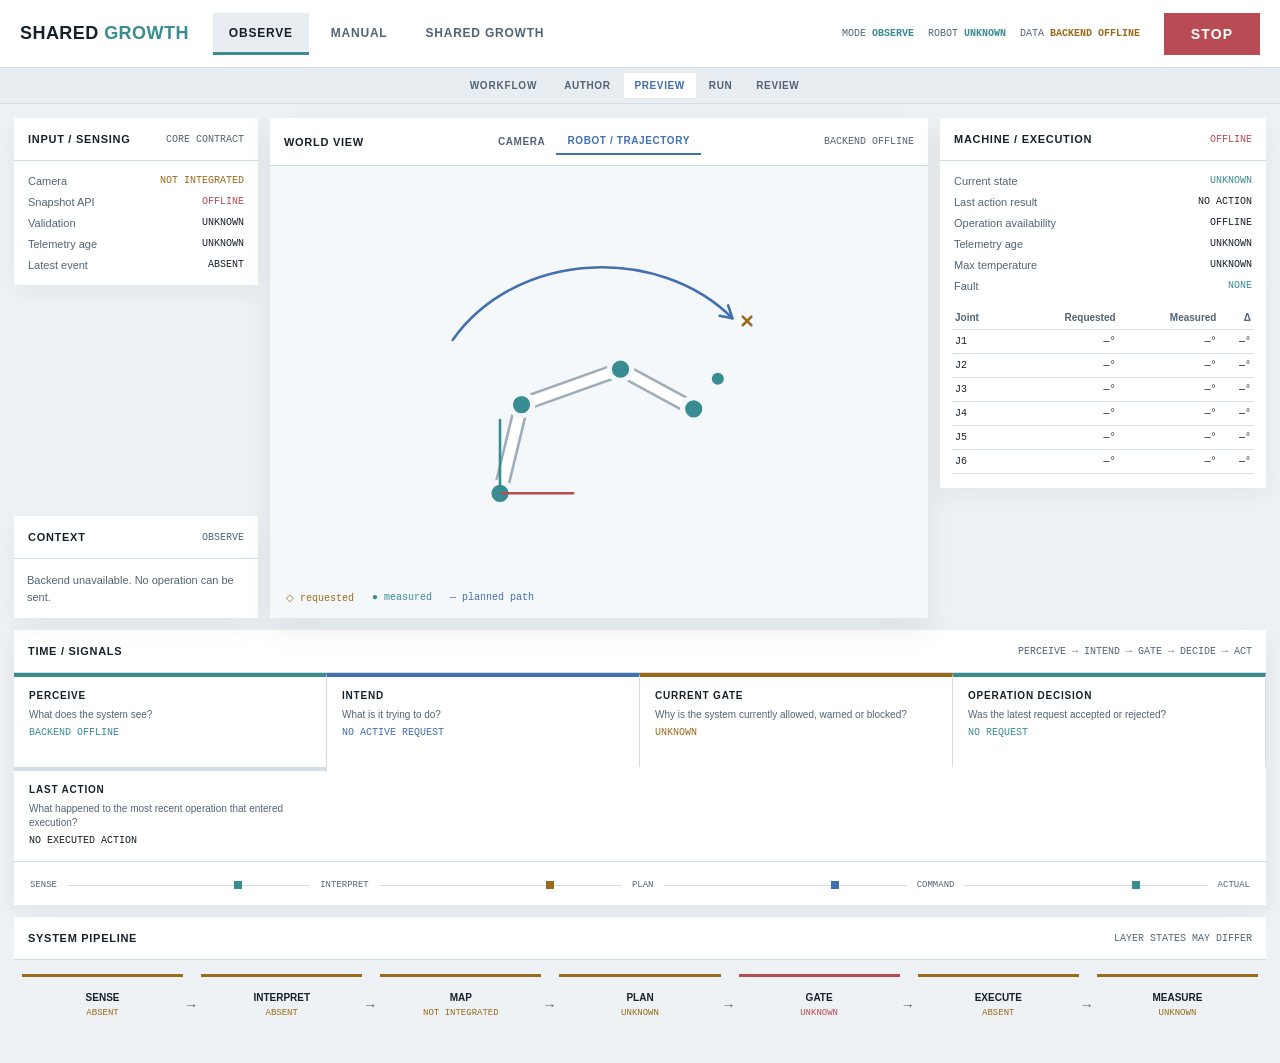
==== commit 2d37fee7: "refactor: clarify gate and operation semantics" ====
--- a/frontend/robot-interaction-workstation/index.html
+++ b/frontend/robot-interaction-workstation/index.html
@@ -119,12 +119,13 @@
     </section>
 
     <section class="panel causal-panel">
-      <header><h2>TIME / SIGNALS</h2><span>PERCEIVE → INTEND → GATE → ACT</span></header>
+      <header><h2>TIME / SIGNALS</h2><span>PERCEIVE → INTEND → GATE → DECIDE → ACT</span></header>
       <div class="causal-grid">
         <article><h3>PERCEIVE</h3><p>What does the system see?</p><strong id="perceive-value">BACKEND OFFLINE</strong></article>
         <article><h3>INTEND</h3><p>What is it trying to do?</p><strong id="intend-value">GO TO READY</strong></article>
         <article><h3>CURRENT GATE</h3><p>Why is the system currently allowed, warned or blocked?</p><strong id="gate-value" class="good">READY TO RUN</strong></article>
-        <article><h3>LAST ACTION</h3><p>What happened in the most recent request?</p><strong id="act-value">AWAITING OPERATOR</strong></article>
+        <article><h3>OPERATION DECISION</h3><p>Was the latest request accepted or rejected?</p><strong id="decision-value">NO REQUEST</strong></article>
+        <article><h3>LAST ACTION</h3><p>What happened to the most recent operation that entered execution?</p><strong id="act-value">AWAITING OPERATOR</strong></article>
       </div>
       <div class="timeline" aria-label="Scientific event timing">
         <span>SENSE</span><i></i><span>INTERPRET</span><i></i><span>PLAN</span><i></i><span>COMMAND</span><i></i><span>ACTUAL</span>
